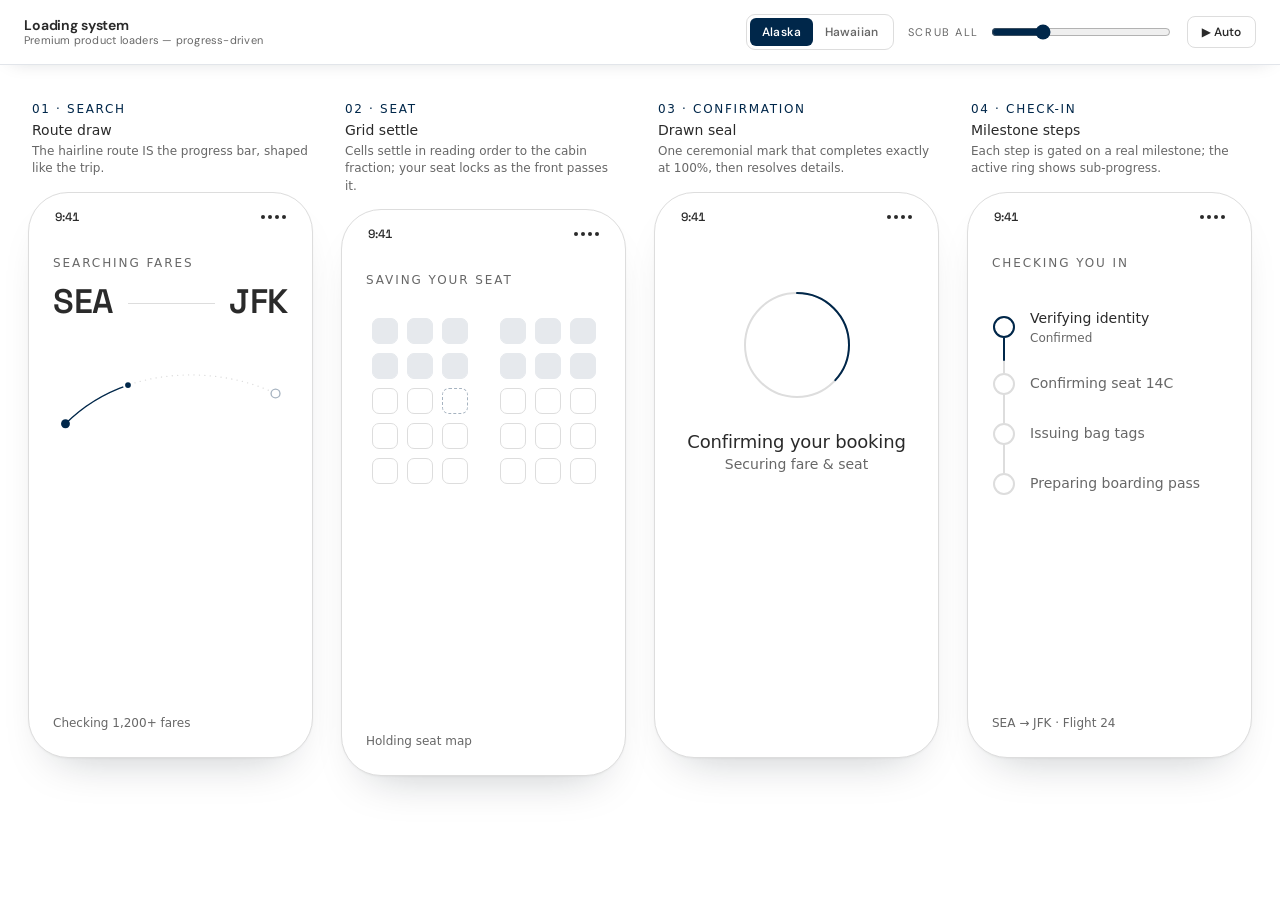
==== premium-loaders.html @ 4df17346 "Confirmation: shrink seal ring expansion to 1.15x so its pixel bloom matches the small rings Co-Auth" ====
<!doctype html>
<html lang="en">
<head>
<meta charset="utf-8" />
<meta name="viewport" content="width=device-width, initial-scale=1" />
<title>Premium loaders — Alaska / Hawaiian</title>
<style>
@import url('https://fonts.googleapis.com/css2?family=DM+Sans:wght@400;500;600&family=Space+Grotesk:wght@400;500;600;700&display=swap');
/* Auro colour tokens (vendored + pinned), scoped by data-brand */
@import url("./tokens/auro--alaska.css");
@import url("./tokens/auro--hawaiian.css");
@import url("./tokens/auro-type.css");   /* body-* / heading-* classes */
/* ============================================================
   PROGRESS-DRIVEN LOADER SYSTEM
   ------------------------------------------------------------
   The single source of truth for every screen is a number p in
   [0,1] that stands in for a REAL progress signal (fetch/XHR
   progress events, a server-sent milestone stream, etc.).
   Nothing animates on its own clock: every drawn line, checked
   step, revealed field and grid cell is a pure function of p.
   The rAF loop below only ADVANCES p (simulating the network);
   render*() functions never invent motion of their own.
   ============================================================ */

:root{
  /* colours sourced from Auro tokens (surface-inverse resolves per data-brand);
     brand tints derived from surface-inverse; fonts kept local */
  --accent:var(--ds-basic-color-surface-inverse,#00274a);
  --accent-tint:color-mix(in srgb,var(--ds-basic-color-surface-inverse,#00274a) 10%,var(--ds-basic-color-surface-default,#fff));
  --accent-soft:color-mix(in srgb,var(--ds-basic-color-surface-inverse,#00274a) 35%,var(--ds-basic-color-surface-default,#fff));
  --on-accent:var(--ds-basic-color-texticon-inverse,#fff);

  --ink:var(--ds-basic-color-texticon-default,#2a2a2a);
  --ink-2:var(--ds-basic-color-texticon-muted,#676767);
  --ink-3:var(--ds-basic-color-texticon-muted,#676767);
  --line:var(--ds-basic-color-border-subtle,#ddd);
  --line-2:var(--ds-basic-color-border-subtle,#ddd);
  --surface:var(--ds-basic-color-surface-default,#fff);
  --bg:var(--ds-basic-color-page-background-default,#fff);

  --ease:cubic-bezier(.22,1,.36,1);
  --ease-out:cubic-bezier(.16,1,.3,1);
  --font:"DM Sans",system-ui,-apple-system,"Segoe UI",Roboto,sans-serif;
  --font-display:"Space Grotesk",system-ui,sans-serif;  /* numerics & station codes carry the identity */
}

*{box-sizing:border-box}
html,body{margin:0}
body{
  font-family:var(--font);
  background:var(--bg);
  color:var(--ink);
  -webkit-font-smoothing:antialiased;
  text-rendering:optimizeLegibility;
}
.tnum{font-family:var(--font-display);font-variant-numeric:tabular-nums;font-feature-settings:"tnum" 1}

/* ---------- page chrome ---------- */
.top{
  position:sticky;top:0;z-index:10;
  display:flex;align-items:center;gap:16px;flex-wrap:wrap;
  padding:14px 24px;
  background:#fff;border-bottom:1px solid #e2e5ea;
  box-shadow:0 6px 20px -12px rgba(11,22,32,.22);
}
.brandmark{display:flex;flex-direction:column;line-height:1.1}
.brandmark b{font-size:14px;font-weight:650;letter-spacing:-.01em}
.brandmark span{font-size:11px;color:var(--ink-2);letter-spacing:.02em}

.controls{display:flex;align-items:center;gap:14px;margin-left:auto;flex-wrap:wrap}
.seg{display:inline-flex;background:var(--surface);border:1px solid var(--line);border-radius:9px;padding:3px}
.seg button{
  font:inherit;font-size:12px;font-weight:550;letter-spacing:.01em;
  border:0;background:transparent;color:var(--ink-2);
  padding:6px 12px;border-radius:6px;cursor:pointer;transition:.18s var(--ease);
}
.seg button[aria-pressed="true"]{background:var(--accent);color:var(--on-accent)}

.scrub{display:flex;align-items:center;gap:10px}
.scrub label{font-size:11px;letter-spacing:.14em;text-transform:uppercase;color:var(--ink-3)}
.scrub input[type=range]{width:180px;accent-color:var(--accent)}
.btn{
  font:inherit;font-size:12px;font-weight:550;
  border:1px solid var(--line);background:var(--surface);color:var(--ink);
  padding:7px 14px;border-radius:8px;cursor:pointer;transition:.18s var(--ease);
}
.btn:hover{border-color:var(--accent-soft)}
.btn:focus-visible,.seg button:focus-visible,input:focus-visible{
  outline:2px solid var(--accent);outline-offset:2px;
}

/* ---------- grid of phones ---------- */
.stage{
  display:grid;gap:34px 28px;
  grid-template-columns:repeat(4,minmax(0,1fr));
  max-width:1420px;margin:0 auto;padding:36px 28px 80px;
}
@media(max-width:1180px){.stage{grid-template-columns:repeat(2,1fr)}}
@media(max-width:620px){.stage{grid-template-columns:1fr;justify-items:center}}

.cell{display:flex;flex-direction:column;gap:14px;min-width:0}
.cap{display:flex;flex-direction:column;gap:3px;padding:0 4px}
.cap .k{letter-spacing:.14em;text-transform:uppercase;color:var(--accent)}  /* size/weight → .body-xs-emphasized */
.cap .d{color:var(--ink-2);line-height:1.45}                                /* size → .body-xs */

/* ---------- phone frame ---------- */
.phone{
  width:100%;max-width:312px;aspect-ratio:312/620;align-self:center;
  background:var(--surface);
  border:1px solid var(--line);
  border-radius:40px;
  box-shadow:0 1px 2px rgba(11,22,32,.04),0 24px 48px -28px rgba(11,22,32,.28);
  overflow:hidden;display:flex;flex-direction:column;
}
.screen{flex:1;display:flex;flex-direction:column;padding:0 24px 26px;min-height:0}

/* status bar */
.sb{display:flex;align-items:center;justify-content:space-between;padding:16px 2px 0;color:var(--ink)}
.sb .sig{display:flex;gap:3px}
.sb .sig i{width:4px;height:4px;border-radius:50%;background:var(--ink);display:block}

.ey{letter-spacing:.16em;text-transform:uppercase;color:var(--ink-2)}  /* size/weight → .body-xs-emphasized */
.foot-pct{margin-top:auto;display:flex;align-items:baseline;justify-content:space-between}
.foot-pct .note{color:var(--ink-2)}                                    /* size → .body-xs */

/* reduced-motion: kill all decorative transitions, keep end-state */
@media (prefers-reduced-motion: reduce){
  *{transition:none!important;animation:none!important}
}

/* ============================================================
   1 · SEARCH — route draw
   ============================================================ */
.s-head{margin-top:30px}
.s-route{
  display:flex;align-items:baseline;gap:14px;margin-top:14px;
  font-family:var(--font-display);font-weight:600;letter-spacing:-.02em;
}
.s-route .code{font-size:34px;line-height:1}
.s-route .arrow{flex:1;height:1px;background:var(--line);position:relative;top:-9px}
.s-svg{margin-top:30px;width:100%}
.s-svg .track{fill:none;stroke:var(--line);stroke-width:1.5;stroke-dasharray:.1 6;stroke-linecap:round}  /* dotted flight-path guide */
.s-svg .draw{fill:none;stroke:var(--accent);stroke-width:1.5;stroke-linecap:round}
.s-svg .o{fill:var(--accent)}
.s-svg .d{fill:var(--surface);stroke:var(--accent-soft);stroke-width:1.5;transition:fill .25s var(--ease),stroke .25s var(--ease)}
.s-svg.done .d{fill:var(--accent);stroke:var(--accent)}
/* arrival ring — same soft treatment as the seat lock / seal bloom */
.s-svg .s-ping{fill:none;stroke:var(--accent);stroke-width:1.5;opacity:0;transform-box:fill-box;transform-origin:center;pointer-events:none}
.s-svg.done .s-ping{animation:sping .55s var(--ease-out) both}
@keyframes sping{0%{opacity:.3;transform:scale(1)}100%{opacity:0;transform:scale(1.5)}}
.s-svg .node{fill:var(--accent);stroke:var(--surface);stroke-width:2.5}

/* ============================================================
   2 · CHECK-IN — sequential steps
   ============================================================ */
.c-head{margin-top:30px}
.c-list{margin-top:24px;display:flex;flex-direction:column;position:relative}
.c-spine{position:absolute;left:11px;top:25px;bottom:25px;width:2px;background:var(--line-2);border-radius:2px;overflow:hidden}
.c-spine i{position:absolute;inset:0 0 auto 0;height:0;background:var(--accent);border-radius:2px;transition:height .45s var(--ease)}
.c-step{display:flex;align-items:center;gap:14px;padding:13px 0;position:relative;z-index:1}
.c-ind{width:24px;height:24px;flex:none;position:relative}
.c-ind .bg{fill:var(--surface)}
.c-ind .ring{fill:none;stroke:var(--line);stroke-width:2}
.c-ind .arc{fill:none;stroke:var(--accent);stroke-width:2;stroke-linecap:round;
  transform:rotate(-90deg);transform-origin:center;opacity:0}
.c-ind .disc{fill:var(--accent);opacity:0;transform:scale(.4);transform-origin:center;transition:.26s var(--ease)}
.c-ind .tick{fill:none;stroke:var(--on-accent);stroke-width:2.2;stroke-linecap:round;stroke-linejoin:round;opacity:0}
.c-step.active .arc{opacity:1}
.c-step.done .disc{opacity:1;transform:scale(1)}
.c-step.done .tick{opacity:1}
.c-step.done .ring{opacity:0}
.c-lab{display:flex;flex-direction:column;gap:2px;min-width:0}
.c-lab b{color:var(--ink-3);transition:color .25s var(--ease)}                          /* size/weight → .body-sm-emphasized */
.c-lab span{color:var(--ink-3);opacity:0;height:0;transition:opacity .25s var(--ease)}  /* size → .body-xs */
.c-step.active .c-lab b,.c-step.done .c-lab b{color:var(--ink)}
.c-step.active .c-lab span,.c-step.done .c-lab span{opacity:1;height:auto}

/* ============================================================
   3 · CONFIRMATION — drawn seal
   ============================================================ */
.f-screen{align-items:center;text-align:center}
.f-seal{margin:auto 0;display:flex;flex-direction:column;align-items:center;gap:26px}
.f-mark{position:relative;display:grid;place-items:center}
/* stamp-press: the seal presses in and settles once the ring closes */
.f-screen.done .f-svg{animation:stamp .5s var(--ease) both}
@keyframes stamp{0%{transform:scale(1)}42%{transform:scale(.93)}100%{transform:scale(1)}}
/* shadow bloom / impact wave radiating from the seal */
.f-ping{position:absolute;width:104px;height:104px;border-radius:50%;border:1.5px solid var(--accent);opacity:0;pointer-events:none}
.f-screen.done .f-ping{animation:ping .58s var(--ease-out) .04s both}
@keyframes ping{0%{opacity:.3;transform:scale(1)}100%{opacity:0;transform:scale(1.15)}}  /* smaller factor — the seal ring is large, so this matches the others' pixel bloom */
.f-svg .track{fill:none;stroke:var(--line);stroke-width:2}
.f-svg .ringdraw{fill:none;stroke:var(--accent);stroke-width:2;stroke-linecap:round;
  transform:rotate(-90deg);transform-origin:center}
.f-svg .check{fill:none;stroke:var(--accent);stroke-width:3;stroke-linecap:round;stroke-linejoin:round;
  transition:stroke-dashoffset .55s var(--ease) .14s}
.f-txt b{letter-spacing:-.01em;display:block}   /* family/size/weight → .heading-2xs */
.f-txt .sub{color:var(--ink-2);margin-top:6px}  /* size → .body-sm */
.f-reveal{margin:auto 0 6px;width:100%;
  opacity:0;transform:translateY(8px);transition:.4s var(--ease-out);pointer-events:none}
.f-screen.done .f-reveal{opacity:1;transform:none}
.f-row{display:flex;justify-content:space-between;padding:11px 0;border-top:1px solid var(--line-2)}  /* size → .body-sm */
.f-row span:first-child{color:var(--ink-2)}
.f-row span:last-child{font-weight:560}

/* ============================================================
   4 · SEAT — grid settle
   ============================================================ */
.t-head{margin-top:30px}
.t-grid-wrap{margin:30px auto 0;display:flex;justify-content:center}
.t-grid{display:grid;grid-template-columns:repeat(3,1fr) 14px repeat(3,1fr);gap:9px}
.t-seat{width:26px;height:26px;border-radius:7px;background:var(--surface);border:1.5px solid var(--line-2);position:relative;
  transition:background .22s var(--ease),border-color .22s var(--ease),transform .22s var(--ease)}
.t-aisle{width:14px}
/* each cell springs in as the cabin sweep reaches it */
.t-seat.settled{background:var(--accent-tint);border-color:var(--accent-tint);animation:seatpop .34s var(--ease) both}
@keyframes seatpop{0%{transform:scale(.5)}62%{transform:scale(1.08)}100%{transform:scale(1)}}
.t-seat.chosen{border-color:var(--accent-soft);border-style:dashed}
.t-seat.chosen::after{content:"";position:absolute;inset:-1px;border-radius:9px;border:1.5px solid var(--accent);opacity:0;pointer-events:none}
.t-seat.locked{background:var(--accent);border-color:var(--accent);border-style:solid;
  box-shadow:0 6px 14px -6px color-mix(in srgb,var(--accent) 60%,transparent)}
/* lock ceremony: a subtle ring pings out from the chosen seat */
.t-seat.locked::after{animation:seatping .55s var(--ease-out) both}
@keyframes seatping{0%{opacity:.3;transform:scale(1)}100%{opacity:0;transform:scale(1.5)}}
.t-reveal{margin-top:26px;text-align:center;opacity:0;transform:translateY(6px);transition:.32s var(--ease-out)}
.t-screen.done .t-reveal{opacity:1;transform:none}
.t-reveal span{display:block;color:var(--ink-2);margin-top:3px;letter-spacing:.02em}  /* b → .body-default-emphasized; span → .body-xs */
</style>
</head>
<body>

<header class="top">
  <div class="brandmark">
    <b>Loading system</b>
    <span>Premium product loaders — progress-driven</span>
  </div>
  <div class="controls">
    <div class="seg" role="group" aria-label="Brand">
      <button id="bAla" aria-pressed="true">Alaska</button>
      <button id="bHaw" aria-pressed="false">Hawaiian</button>
    </div>
    <div class="scrub">
      <label for="master">Scrub all</label>
      <input id="master" type="range" min="0" max="100" value="0" aria-label="Master progress" />
    </div>
    <button class="btn" id="play">▶ Auto</button>
  </div>
</header>

<main class="stage">

  <!-- 1 · SEARCH -->
  <section class="cell">
    <div class="cap">
      <span class="k body-xs-emphasized">01 · Search</span>
      <span class="t body-sm-emphasized">Route draw</span>
      <span class="d body-xs">The hairline route IS the progress bar, shaped like the trip.</span>
    </div>
    <div class="phone"><div class="screen" id="sScreen" role="progressbar" aria-valuemin="0" aria-valuemax="100" aria-valuenow="0" aria-label="Searching flights SEA to JFK">
      <div class="sb"><span class="time tnum body-xs-emphasized">9:41</span><span class="sig"><i></i><i></i><i></i><i></i></span></div>
      <div class="s-head">
        <div class="ey body-xs-emphasized">Searching fares</div>
        <div class="s-route"><span class="code">SEA</span><span class="arrow"></span><span class="code">JFK</span></div>
      </div>
      <svg class="s-svg" id="sSvg" viewBox="0 0 264 110" aria-hidden="true">
        <path class="track" id="sTrack" d="M14 84 C 80 18, 184 18, 250 50"/>
        <path class="draw"  id="sDraw"  d="M14 84 C 80 18, 184 18, 250 50"/>
        <circle class="o" cx="14" cy="84" r="5"/>
        <circle class="d" id="sDest" cx="250" cy="50" r="5"/>
        <circle class="s-ping" cx="250" cy="50" r="7" fill="none"/>
        <circle class="node" id="sNode" cx="14" cy="84" r="4.5"/>
      </svg>
      <div class="foot-pct">
        <span class="note body-xs" id="sNote">Checking 1,200+ fares</span>
      </div>
    </div></div>
  </section>

  <!-- 2 · SEAT -->
  <section class="cell">
    <div class="cap">
      <span class="k body-xs-emphasized">02 · Seat</span>
      <span class="t body-sm-emphasized">Grid settle</span>
      <span class="d body-xs">Cells settle in reading order to the cabin fraction; your seat locks as the front passes it.</span>
    </div>
    <div class="phone"><div class="screen t-screen" id="tScreen" role="progressbar" aria-valuemin="0" aria-valuemax="100" aria-valuenow="0" aria-label="Saving your seat 14C">
      <div class="sb"><span class="time tnum body-xs-emphasized">9:41</span><span class="sig"><i></i><i></i><i></i><i></i></span></div>
      <div class="t-head"><div class="ey body-xs-emphasized">Saving your seat</div></div>
      <div class="t-grid-wrap"><div class="t-grid" id="tGrid"></div></div>
      <div class="t-reveal"><b class="tnum body-default-emphasized">Seat 14C</b><span class="body-xs">SEA → JFK · Main Cabin</span></div>
      <div class="foot-pct" style="margin-top:auto">
        <span class="note body-xs" id="tNote">Holding seat map</span>
      </div>
    </div></div>
  </section>

  <!-- 3 · CONFIRMATION -->
  <section class="cell">
    <div class="cap">
      <span class="k body-xs-emphasized">03 · Confirmation</span>
      <span class="t body-sm-emphasized">Drawn seal</span>
      <span class="d body-xs">One ceremonial mark that completes exactly at 100%, then resolves details.</span>
    </div>
    <div class="phone"><div class="screen f-screen" id="fScreen" role="progressbar" aria-valuemin="0" aria-valuemax="100" aria-valuenow="0" aria-label="Confirming your booking">
      <div class="sb" style="width:100%"><span class="time tnum body-xs-emphasized">9:41</span><span class="sig"><i></i><i></i><i></i><i></i></span></div>
      <div class="f-seal">
        <div class="f-mark">
          <svg class="f-svg" width="118" height="118" viewBox="0 0 118 118" aria-hidden="true">
            <circle class="track" cx="59" cy="59" r="52"/>
            <circle class="ringdraw" id="fRing" cx="59" cy="59" r="52"/>
            <path class="check" id="fCheck" d="M38 60 L53 75 L82 44"/>
          </svg>
          <span class="f-ping" aria-hidden="true"></span>
        </div>
        <div class="f-txt"><b id="fTitle" class="heading-2xs">Confirming your booking</b><span class="sub body-sm" id="fSub">Securing fare &amp; seat</span></div>
      </div>
      <div class="f-reveal">
        <div class="f-row body-sm"><span>Route</span><span>SEA → JFK</span></div>
        <div class="f-row body-sm"><span>Date</span><span>Aug 14, 2026</span></div>
        <div class="f-row body-sm"><span>Confirmation</span><span class="tnum" id="fCode">HKZ8ZQ</span></div>
      </div>
    </div></div>
  </section>

  <!-- 4 · CHECK-IN -->
  <section class="cell">
    <div class="cap">
      <span class="k body-xs-emphasized">04 · Check-in</span>
      <span class="t body-sm-emphasized">Milestone steps</span>
      <span class="d body-xs">Each step is gated on a real milestone; the active ring shows sub-progress.</span>
    </div>
    <div class="phone"><div class="screen" id="cScreen" role="progressbar" aria-valuemin="0" aria-valuemax="100" aria-valuenow="0" aria-label="Checking you in">
      <div class="sb"><span class="time tnum body-xs-emphasized">9:41</span><span class="sig"><i></i><i></i><i></i><i></i></span></div>
      <div class="c-head"><div class="ey body-xs-emphasized">Checking you in</div></div>
      <div class="c-list" id="cList"></div>
      <div class="foot-pct">
        <span class="note body-xs">SEA → JFK · Flight 24</span>
      </div>
    </div></div>
  </section>

</main>

<script>
const RM = window.matchMedia('(prefers-reduced-motion: reduce)').matches;

/* ---------- build dynamic DOM ---------- */
const STEPS = [
  ['Verifying identity','Confirmed'],
  ['Confirming seat 14C','Locked'],
  ['Issuing bag tags','2 tags ready'],
  ['Preparing boarding pass','Group C']
];
const cList = document.getElementById('cList');
STEPS.forEach(([t,s])=>{
  const el=document.createElement('div'); el.className='c-step';
  el.innerHTML=`<svg class="c-ind" viewBox="0 0 24 24">
      <circle class="bg"   cx="12" cy="12" r="11"/>
      <circle class="ring" cx="12" cy="12" r="10"/>
      <circle class="arc"  cx="12" cy="12" r="10"/>
      <circle class="disc" cx="12" cy="12" r="11"/>
      <path class="tick" d="M7.5 12.3 L10.6 15.4 L16.5 9"/>
    </svg>
    <span class="c-lab"><b class="body-sm-emphasized">${t}</b><span class="body-xs">${s}</span></span>`;
  cList.appendChild(el);
});
cList.insertAdjacentHTML('afterbegin','<div class="c-spine"><i id="cSpineFill"></i></div>');
const cSteps=[...document.querySelectorAll('.c-step')];
const C_CIRC=2*Math.PI*10;
cSteps.forEach(st=>{const a=st.querySelector('.arc');a.style.strokeDasharray=C_CIRC;});

const SEAT_ROWS=5, SEAT_COLS=6, SEAT_N=SEAT_ROWS*SEAT_COLS;
const CHOSEN=2*SEAT_COLS+2; // row index 2 (14), col index 2 (C)
const tGrid=document.getElementById('tGrid'); const seats=[];
for(let i=0;i<SEAT_N;i++){
  const c=i%SEAT_COLS;
  const s=document.createElement('div'); s.className='t-seat'+(i===CHOSEN?' chosen':'');
  if(c===3){const a=document.createElement('div');a.className='t-aisle';tGrid.appendChild(a);}
  tGrid.appendChild(s); seats.push(s);
}
// settle order: front → back with a slight diagonal lean (a cabin sweep, not raster)
const orderPos=new Array(SEAT_N);
[...Array(SEAT_N).keys()]
  .sort((a,b)=>((a/SEAT_COLS|0)+ (a%SEAT_COLS)*0.14) - ((b/SEAT_COLS|0)+ (b%SEAT_COLS)*0.14))
  .forEach((seatIdx,k)=>orderPos[seatIdx]=k);

/* ---------- progress-bound geometry ---------- */
const sDraw=document.getElementById('sDraw'), sTrack=document.getElementById('sTrack');
const sNode=document.getElementById('sNode'), sSvg=document.getElementById('sSvg');
const S_LEN=sTrack.getTotalLength();
sDraw.style.strokeDasharray=S_LEN;
const sNote=document.getElementById('sNote');
let sCountTimer=null, sCounted=false;
function countUp(){
  clearInterval(sCountTimer);
  if(RM){ sNote.textContent='47 flights found'; return; }
  const target=47, dur=850, start=performance.now();
  sCountTimer=setInterval(()=>{
    const t=Math.min(1,(performance.now()-start)/dur), n=Math.round((1-Math.pow(1-t,3))*target);
    sNote.textContent=n+' flights found';
    if(t>=1){ clearInterval(sCountTimer); sNote.textContent='47 flights found'; }
  },40);
}

const fRing=document.getElementById('fRing'), fCheck=document.getElementById('fCheck');
const F_RC=2*Math.PI*52, F_CL=fCheck.getTotalLength();
fRing.style.strokeDasharray=F_RC; fCheck.style.strokeDasharray=F_CL;
fCheck.style.strokeDashoffset=F_CL;   // check starts hidden; drawn on completion

/* confirmation code "data-lock": chars settle left-to-right on completion */
const fCode=document.getElementById('fCode');
const F_CODE='HKZ8ZQ', F_CHARS='ABCDEFGHJKLMNPQRSTUVWXYZ0123456789';
let fCodeTimer=null, fLocked=false;
function lockCode(){
  clearInterval(fCodeTimer);
  if(RM){ fCode.textContent=F_CODE; return; }
  const n=F_CODE.length, perChar=95, start=performance.now();
  fCodeTimer=setInterval(()=>{
    const locked=Math.floor((performance.now()-start)/perChar);
    let s=''; for(let i=0;i<n;i++) s+= i<locked ? F_CODE[i] : F_CHARS[Math.floor(Math.random()*F_CHARS.length)];
    fCode.textContent=s;
    if(locked>=n){ clearInterval(fCodeTimer); fCode.textContent=F_CODE; }
  },45);
}

const clamp=(v,a,b)=>Math.max(a,Math.min(b,v));
function easeLoft(p){                 // quick eased draw over the first/last 20% of the arc, slow loft across the middle 60%
  const a=0.20, t=0.10;              // a: arc split (20%); t: time given to each fast end
  const vM=(1-2*a)/(1-2*t);          // loft (slow) speed across the middle 70%
  const f=u=>a*(3*u*u-2*u*u*u)+t*vM*(u*u*u-u*u);   // ease 0→a, velocity 0→vM
  if(p<t)    return f(p/t);          // first 15%: eased-in, quick
  if(p<=1-t) return a+vM*(p-t);      // middle 70%: slow loft
  return 1-f((1-p)/t);               // last 15%: quick, eased-out (mirror)
}

/* ---------- render: pure functions of p ---------- */
function renderSearch(p){
  const e=easeLoft(clamp(p,0,1)), drawLen=S_LEN*e;
  sDraw.style.strokeDashoffset=S_LEN-drawLen;
  const pt=sTrack.getPointAtLength(drawLen);
  sNode.setAttribute('cx',pt.x); sNode.setAttribute('cy',pt.y);
  const done=p>=0.999; sSvg.classList.toggle('done',done);
  if(done && !sCounted){ sCounted=true; countUp(); }               // count 0→47 once
  else if(!done){ if(sCounted){ sCounted=false; clearInterval(sCountTimer); } sNote.textContent='Checking 1,200+ fares'; }
}
function renderCheckin(p){
  cSteps.forEach((st,i)=>{
    const start=i*0.25, sub=clamp((p-start)/0.25,0,1);
    st.classList.toggle('done',sub>=1);
    st.classList.toggle('active',sub>0&&sub<1);
    st.querySelector('.arc').style.strokeDashoffset=C_CIRC*(1-sub);
  });
  document.getElementById('cSpineFill').style.height=clamp(p,0,1)*100+'%';
}
function renderConfirm(p){
  fRing.style.strokeDashoffset=F_RC*(1-p);
  const done=p>=0.999;
  // the check strokes in only after the ring has closed (see .check CSS transition)
  fCheck.style.strokeDashoffset=done?0:F_CL;
  document.getElementById('fScreen').classList.toggle('done',done);
  document.getElementById('fTitle').textContent=done?'Booking confirmed':'Confirming your booking';
  document.getElementById('fSub').textContent=done?'You’re all set':'Securing fare & seat';
  if(done && !fLocked){ fLocked=true; setTimeout(lockCode,180); }        // lock the code once, on completion
  else if(!done && fLocked){ fLocked=false; clearInterval(fCodeTimer); fCode.textContent=F_CODE; }
}
function renderSeat(p){
  const count=Math.floor(clamp(p,0,1)*SEAT_N+1e-9);
  seats.forEach((s,i)=>s.classList.toggle('settled',orderPos[i]<count));
  seats[CHOSEN].classList.toggle('locked',orderPos[CHOSEN]<count);
  const done=p>=0.999;
  document.getElementById('tScreen').classList.toggle('done',done);
  document.getElementById('tNote').textContent=done?'Seat saved':'Holding seat map';
}
function renderAll(s){
  renderSearch(s[0]);renderCheckin(s[1]);renderConfirm(s[2]);renderSeat(s[3]);
  ['sScreen','cScreen','fScreen','tScreen'].forEach((id,i)=>
    document.getElementById(id).setAttribute('aria-valuenow',Math.round(s[i]*100)));
}

/* ---------- driver: advances p only (simulated network) ---------- */
// per-card pacing: total seconds + a couple of realistic stalls
const cards=[
  {p:0,dur:4.6,holds:[]},   // search: smooth, no hard stalls — motion shaped by easeLoft
  {p:0,dur:5.0,holds:[[.50,.7]]},
  {p:0,dur:3.4,holds:[[.70,.4]]},
  {p:0,dur:3.0,holds:[[.40,.4]]},
];
let mode='auto', last=performance.now(), holdT=[0,0,0,0], doneT=[0,0,0,0];

function tick(now){
  const dt=(now-last)/1000; last=now;
  if(mode==='auto'){
    cards.forEach((c,i)=>{
      if(c.p>=1){ doneT[i]+=dt; if(doneT[i]>1.6){c.p=0;doneT[i]=0;holdT[i]=0;} return; }
      const stall=c.holds.find(([at,len])=>c.p>=at && holdT[i]<len);
      if(stall){ holdT[i]+=dt; }
      else { c.p=clamp(c.p+dt/c.dur,0,1); }
    });
    renderAll(cards.map(c=>c.p));
    syncMaster();
  }
  requestAnimationFrame(tick);
}
function syncMaster(){document.getElementById('master').value=Math.round(cards[0].p*100);}

/* ---------- controls ---------- */
const playBtn=document.getElementById('play'), master=document.getElementById('master');
function setMode(m){
  mode=m;
  playBtn.textContent = m==='auto' ? '▶ Auto' : '⏸ Manual';
  if(m==='auto'){last=performance.now();}
}
playBtn.addEventListener('click',()=>setMode(mode==='auto'?'manual':'auto'));
master.addEventListener('input',()=>{
  setMode('manual');
  const v=master.value/100; cards.forEach(c=>c.p=v); renderAll([v,v,v,v]);
});

function setBrand(b){
  document.documentElement.setAttribute('data-brand',b);
  document.getElementById('bAla').setAttribute('aria-pressed',b==='alaska');
  document.getElementById('bHaw').setAttribute('aria-pressed',b==='hawaiian');
}
document.getElementById('bAla').addEventListener('click',()=>setBrand('alaska'));
document.getElementById('bHaw').addEventListener('click',()=>setBrand('hawaiian'));
setBrand('alaska');

/* ---------- reduced motion: static end-state, no loop ---------- */
if(RM){
  setMode('manual'); playBtn.disabled=true;
  const frames=[1,1,1,1];          // resolved frames
  cards.forEach((c,i)=>c.p=frames[i]);
  renderAll(frames); master.value=100;
}else{
  requestAnimationFrame(tick);
}
</script>
</body>
</html>
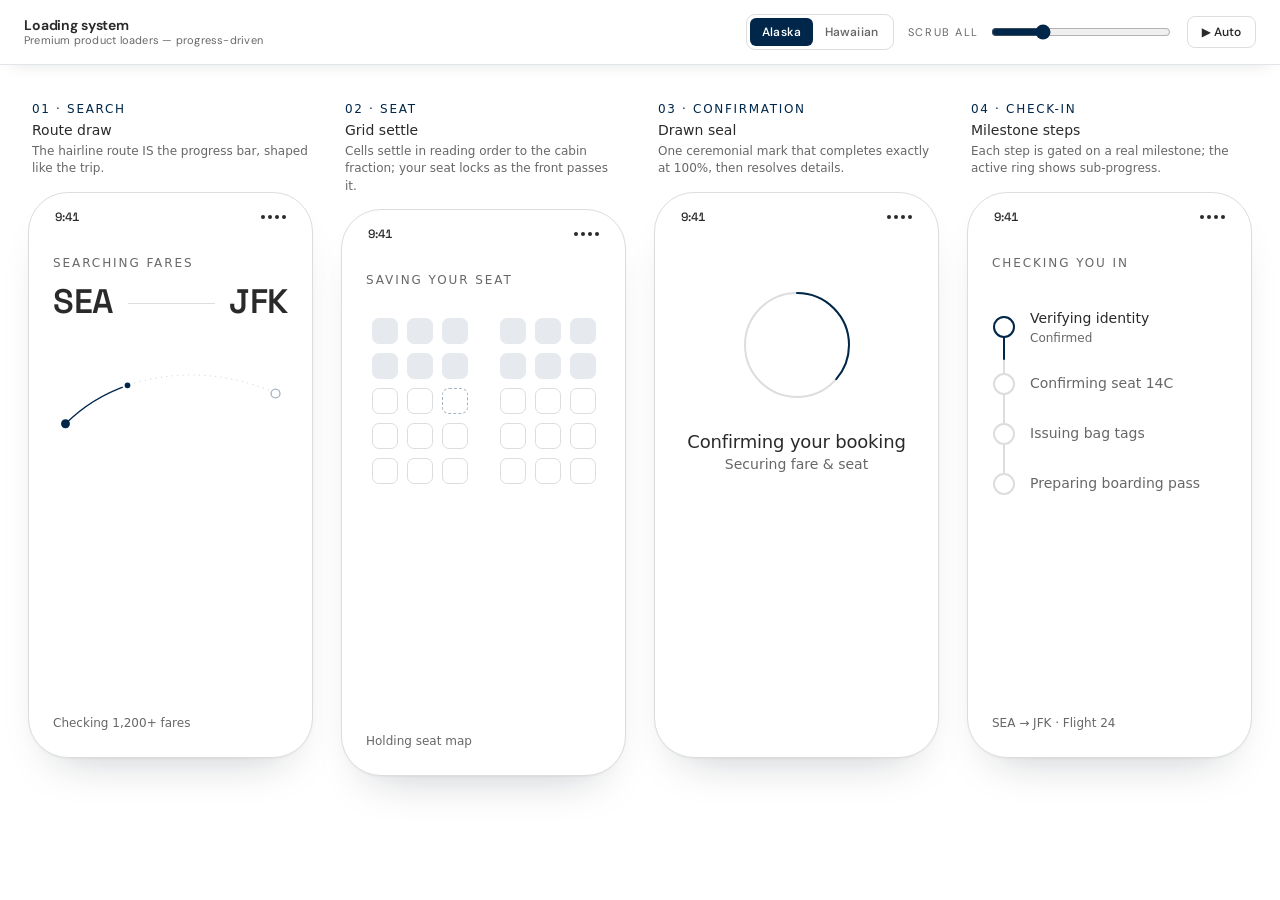
==== commit 9bf4b25c: "Confirmation: soften the stamp-press dip (.93 -> .96) Co-Authored-By: Claude Opus 4.8 <noreply@anthr" ====
--- a/premium-loaders.html
+++ b/premium-loaders.html
@@ -183,7 +183,7 @@
 .f-mark{position:relative;display:grid;place-items:center}
 /* stamp-press: the seal presses in and settles once the ring closes */
 .f-screen.done .f-svg{animation:stamp .5s var(--ease) both}
-@keyframes stamp{0%{transform:scale(1)}42%{transform:scale(.93)}100%{transform:scale(1)}}
+@keyframes stamp{0%{transform:scale(1)}42%{transform:scale(.96)}100%{transform:scale(1)}}
 /* shadow bloom / impact wave radiating from the seal */
 .f-ping{position:absolute;width:104px;height:104px;border-radius:50%;border:1.5px solid var(--accent);opacity:0;pointer-events:none}
 .f-screen.done .f-ping{animation:ping .58s var(--ease-out) .04s both}
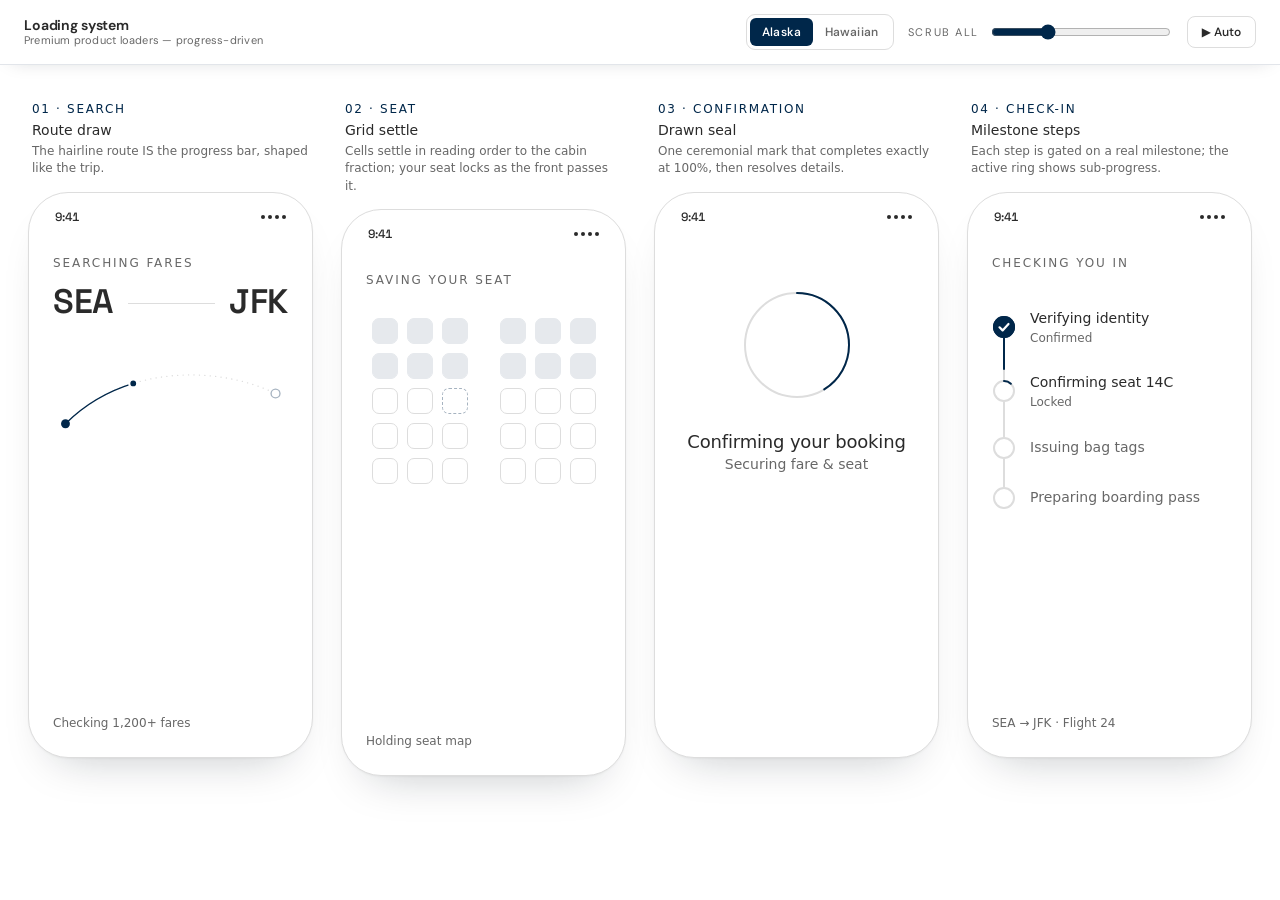
==== commit 6b48bbe2: "Confirmation: stamp-press dip to 2% (.96 -> .98) Co-Authored-By: Claude Opus 4.8 <noreply@anthropic." ====
--- a/premium-loaders.html
+++ b/premium-loaders.html
@@ -183,7 +183,7 @@
 .f-mark{position:relative;display:grid;place-items:center}
 /* stamp-press: the seal presses in and settles once the ring closes */
 .f-screen.done .f-svg{animation:stamp .5s var(--ease) both}
-@keyframes stamp{0%{transform:scale(1)}42%{transform:scale(.96)}100%{transform:scale(1)}}
+@keyframes stamp{0%{transform:scale(1)}42%{transform:scale(.98)}100%{transform:scale(1)}}
 /* shadow bloom / impact wave radiating from the seal */
 .f-ping{position:absolute;width:104px;height:104px;border-radius:50%;border:1.5px solid var(--accent);opacity:0;pointer-events:none}
 .f-screen.done .f-ping{animation:ping .58s var(--ease-out) .04s both}
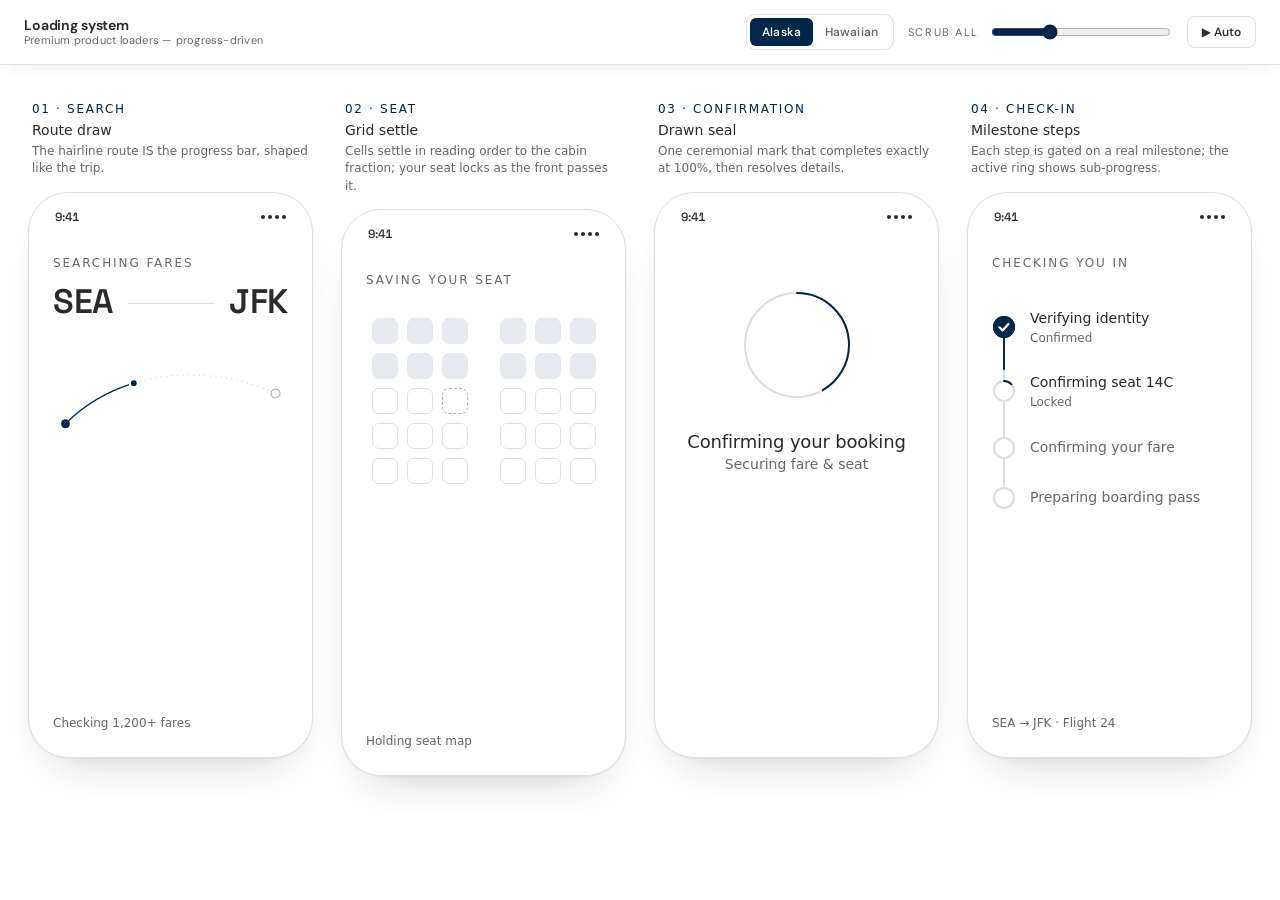
==== commit 7661fe9d: "Check-in: replace airport-only 'bag tags' step with 'Confirming your fare / Main Cabin' Co-Authored-" ====
--- a/premium-loaders.html
+++ b/premium-loaders.html
@@ -347,7 +347,7 @@
 const STEPS = [
   ['Verifying identity','Confirmed'],
   ['Confirming seat 14C','Locked'],
-  ['Issuing bag tags','2 tags ready'],
+  ['Confirming your fare','Main Cabin'],
   ['Preparing boarding pass','Group C']
 ];
 const cList = document.getElementById('cList');
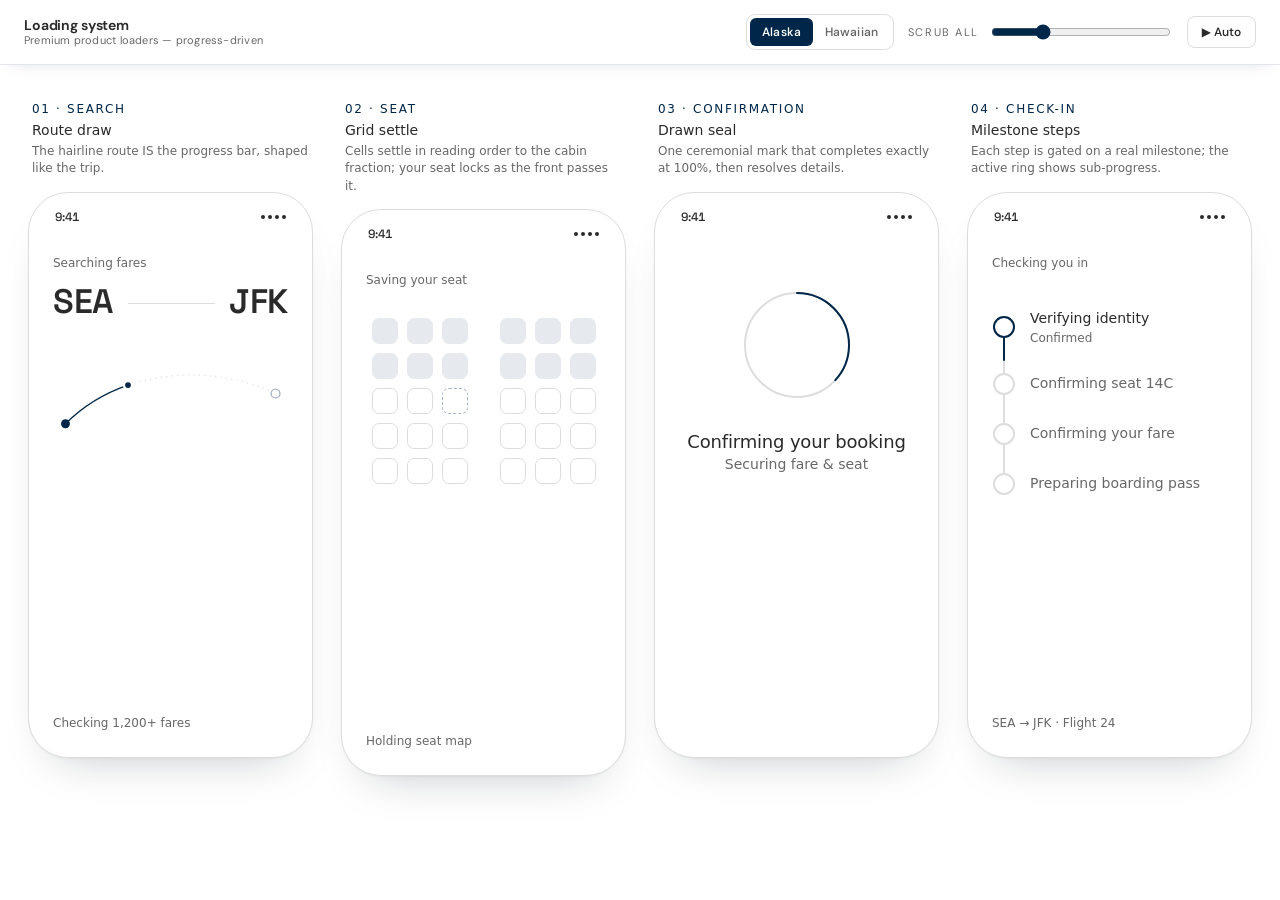
==== commit 3c1f8517: "Headings: sentence case for the in-phone eyebrows on Search, Seat, Check-in Co-Authored-By: Claude O" ====
--- a/premium-loaders.html
+++ b/premium-loaders.html
@@ -119,7 +119,7 @@
 .sb .sig{display:flex;gap:3px}
 .sb .sig i{width:4px;height:4px;border-radius:50%;background:var(--ink);display:block}
 
-.ey{letter-spacing:.16em;text-transform:uppercase;color:var(--ink-2)}  /* size/weight → .body-xs-emphasized */
+.ey{color:var(--ink-2)}  /* sentence case; size/weight → .body-xs-emphasized */
 .foot-pct{margin-top:auto;display:flex;align-items:baseline;justify-content:space-between}
 .foot-pct .note{color:var(--ink-2)}                                    /* size → .body-xs */
 
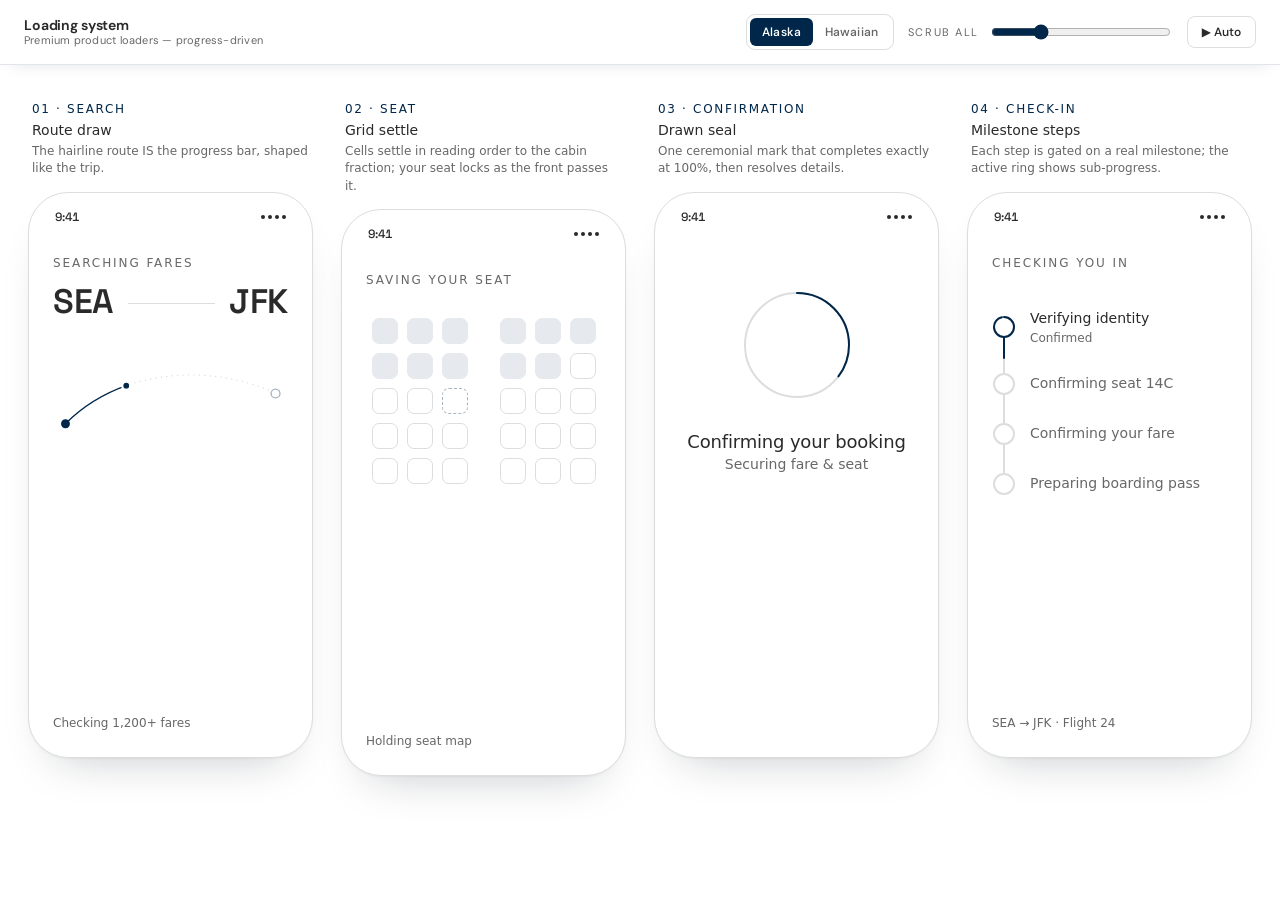
==== commit 484e649f: "Revert eyebrow headings to uppercase (looked better capitalized) Co-Authored-By: Claude Opus 4.8 <no" ====
--- a/premium-loaders.html
+++ b/premium-loaders.html
@@ -119,7 +119,7 @@
 .sb .sig{display:flex;gap:3px}
 .sb .sig i{width:4px;height:4px;border-radius:50%;background:var(--ink);display:block}
 
-.ey{color:var(--ink-2)}  /* sentence case; size/weight → .body-xs-emphasized */
+.ey{letter-spacing:.16em;text-transform:uppercase;color:var(--ink-2)}  /* size/weight → .body-xs-emphasized */
 .foot-pct{margin-top:auto;display:flex;align-items:baseline;justify-content:space-between}
 .foot-pct .note{color:var(--ink-2)}                                    /* size → .body-xs */
 
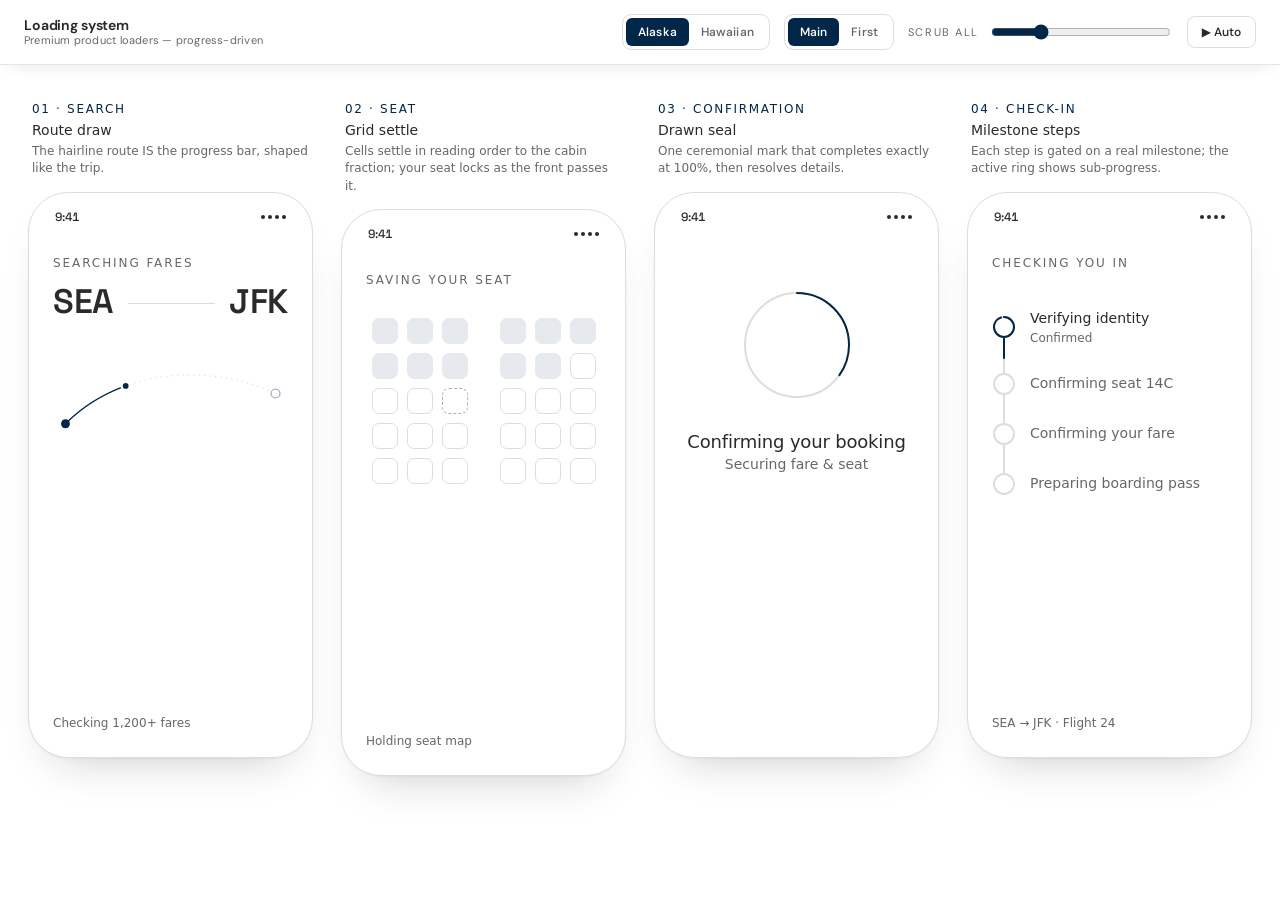
==== commit 5bcb33d2: "Seat: add First Class cabin variant (fewer, larger seats) + Main/First toggle Co-Authored-By: Claude" ====
--- a/premium-loaders.html
+++ b/premium-loaders.html
@@ -208,14 +208,14 @@
 .t-head{margin-top:30px}
 .t-grid-wrap{margin:30px auto 0;display:flex;justify-content:center}
 .t-grid{display:grid;grid-template-columns:repeat(3,1fr) 14px repeat(3,1fr);gap:9px}
-.t-seat{width:26px;height:26px;border-radius:7px;background:var(--surface);border:1.5px solid var(--line-2);position:relative;
+.t-seat{width:var(--seat,26px);height:var(--seat,26px);border-radius:var(--seat-r,7px);background:var(--surface);border:1.5px solid var(--line-2);position:relative;
   transition:background .22s var(--ease),border-color .22s var(--ease),transform .22s var(--ease)}
 .t-aisle{width:14px}
 /* each cell springs in as the cabin sweep reaches it */
 .t-seat.settled{background:var(--accent-tint);border-color:var(--accent-tint);animation:seatpop .34s var(--ease) both}
 @keyframes seatpop{0%{transform:scale(.5)}62%{transform:scale(1.08)}100%{transform:scale(1)}}
 .t-seat.chosen{border-color:var(--accent-soft);border-style:dashed}
-.t-seat.chosen::after{content:"";position:absolute;inset:-1px;border-radius:9px;border:1.5px solid var(--accent);opacity:0;pointer-events:none}
+.t-seat.chosen::after{content:"";position:absolute;inset:-1px;border-radius:calc(var(--seat-r,7px) + 1px);border:1.5px solid var(--accent);opacity:0;pointer-events:none}
 .t-seat.locked{background:var(--accent);border-color:var(--accent);border-style:solid;
   box-shadow:0 6px 14px -6px color-mix(in srgb,var(--accent) 60%,transparent)}
 /* lock ceremony: a subtle ring pings out from the chosen seat */
@@ -237,6 +237,10 @@
     <div class="seg" role="group" aria-label="Brand">
       <button id="bAla" aria-pressed="true">Alaska</button>
       <button id="bHaw" aria-pressed="false">Hawaiian</button>
+    </div>
+    <div class="seg" role="group" aria-label="Cabin">
+      <button id="cMain" aria-pressed="true">Main</button>
+      <button id="cFirst" aria-pressed="false">First</button>
     </div>
     <div class="scrub">
       <label for="master">Scrub all</label>
@@ -286,7 +290,7 @@
       <div class="sb"><span class="time tnum body-xs-emphasized">9:41</span><span class="sig"><i></i><i></i><i></i><i></i></span></div>
       <div class="t-head"><div class="ey body-xs-emphasized">Saving your seat</div></div>
       <div class="t-grid-wrap"><div class="t-grid" id="tGrid"></div></div>
-      <div class="t-reveal"><b class="tnum body-default-emphasized">Seat 14C</b><span class="body-xs">SEA → JFK · Main Cabin</span></div>
+      <div class="t-reveal"><b class="tnum body-default-emphasized" id="tSeatLabel">Seat 14C</b><span class="body-xs" id="tSeatSub">SEA → JFK · Main Cabin</span></div>
       <div class="foot-pct" style="margin-top:auto">
         <span class="note body-xs" id="tNote">Holding seat map</span>
       </div>
@@ -368,20 +372,37 @@
 const C_CIRC=2*Math.PI*10;
 cSteps.forEach(st=>{const a=st.querySelector('.arc');a.style.strokeDasharray=C_CIRC;});
 
-const SEAT_ROWS=5, SEAT_COLS=6, SEAT_N=SEAT_ROWS*SEAT_COLS;
-const CHOSEN=2*SEAT_COLS+2; // row index 2 (14), col index 2 (C)
-const tGrid=document.getElementById('tGrid'); const seats=[];
-for(let i=0;i<SEAT_N;i++){
-  const c=i%SEAT_COLS;
-  const s=document.createElement('div'); s.className='t-seat'+(i===CHOSEN?' chosen':'');
-  if(c===3){const a=document.createElement('div');a.className='t-aisle';tGrid.appendChild(a);}
-  tGrid.appendChild(s); seats.push(s);
-}
-// settle order: front → back with a slight diagonal lean (a cabin sweep, not raster)
-const orderPos=new Array(SEAT_N);
-[...Array(SEAT_N).keys()]
-  .sort((a,b)=>((a/SEAT_COLS|0)+ (a%SEAT_COLS)*0.14) - ((b/SEAT_COLS|0)+ (b%SEAT_COLS)*0.14))
-  .forEach((seatIdx,k)=>orderPos[seatIdx]=k);
+const tGrid=document.getElementById('tGrid');
+// two cabin forms — same colour, different scale & count
+const CABIN={
+  main:  {rows:5,cols:6,aisle:3,aisleW:14,seat:26,radius:7, gap:9,  chosen:14,label:'14C',klass:'Main Cabin'},
+  first: {rows:4,cols:4,aisle:2,aisleW:26,seat:42,radius:12,gap:12, chosen:4, label:'2A', klass:'First Class'}
+};
+let SEAT_ROWS,SEAT_COLS,SEAT_N,CHOSEN,seats,orderPos;
+function buildSeats(cabin){
+  const cfg=CABIN[cabin];
+  SEAT_ROWS=cfg.rows; SEAT_COLS=cfg.cols; SEAT_N=SEAT_ROWS*SEAT_COLS; CHOSEN=cfg.chosen;
+  tGrid.innerHTML='';
+  tGrid.style.gridTemplateColumns=`repeat(${cfg.aisle},1fr) ${cfg.aisleW}px repeat(${SEAT_COLS-cfg.aisle},1fr)`;
+  tGrid.style.gap=cfg.gap+'px';
+  tGrid.style.setProperty('--seat',cfg.seat+'px');
+  tGrid.style.setProperty('--seat-r',cfg.radius+'px');
+  seats=[];
+  for(let i=0;i<SEAT_N;i++){
+    const c=i%SEAT_COLS;
+    if(c===cfg.aisle){const a=document.createElement('div');a.className='t-aisle';tGrid.appendChild(a);}
+    const s=document.createElement('div'); s.className='t-seat'+(i===CHOSEN?' chosen':'');
+    tGrid.appendChild(s); seats.push(s);
+  }
+  // settle order: front → back with a slight diagonal lean (a cabin sweep, not raster)
+  orderPos=new Array(SEAT_N);
+  [...Array(SEAT_N).keys()]
+    .sort((a,b)=>((a/SEAT_COLS|0)+ (a%SEAT_COLS)*0.14) - ((b/SEAT_COLS|0)+ (b%SEAT_COLS)*0.14))
+    .forEach((seatIdx,k)=>orderPos[seatIdx]=k);
+  document.getElementById('tSeatLabel').textContent='Seat '+cfg.label;
+  document.getElementById('tSeatSub').textContent='SEA → JFK · '+cfg.klass;
+}
+buildSeats('main');
 
 /* ---------- progress-bound geometry ---------- */
 const sDraw=document.getElementById('sDraw'), sTrack=document.getElementById('sTrack');
@@ -524,6 +545,15 @@
 document.getElementById('bHaw').addEventListener('click',()=>setBrand('hawaiian'));
 setBrand('alaska');
 
+function setCabin(cabin){
+  buildSeats(cabin);
+  document.getElementById('cMain').setAttribute('aria-pressed',cabin==='main');
+  document.getElementById('cFirst').setAttribute('aria-pressed',cabin==='first');
+  renderSeat(cards[3].p);   // re-render the seat card at its current progress
+}
+document.getElementById('cMain').addEventListener('click',()=>setCabin('main'));
+document.getElementById('cFirst').addEventListener('click',()=>setCabin('first'));
+
 /* ---------- reduced motion: static end-state, no loop ---------- */
 if(RM){
   setMode('manual'); playBtn.disabled=true;
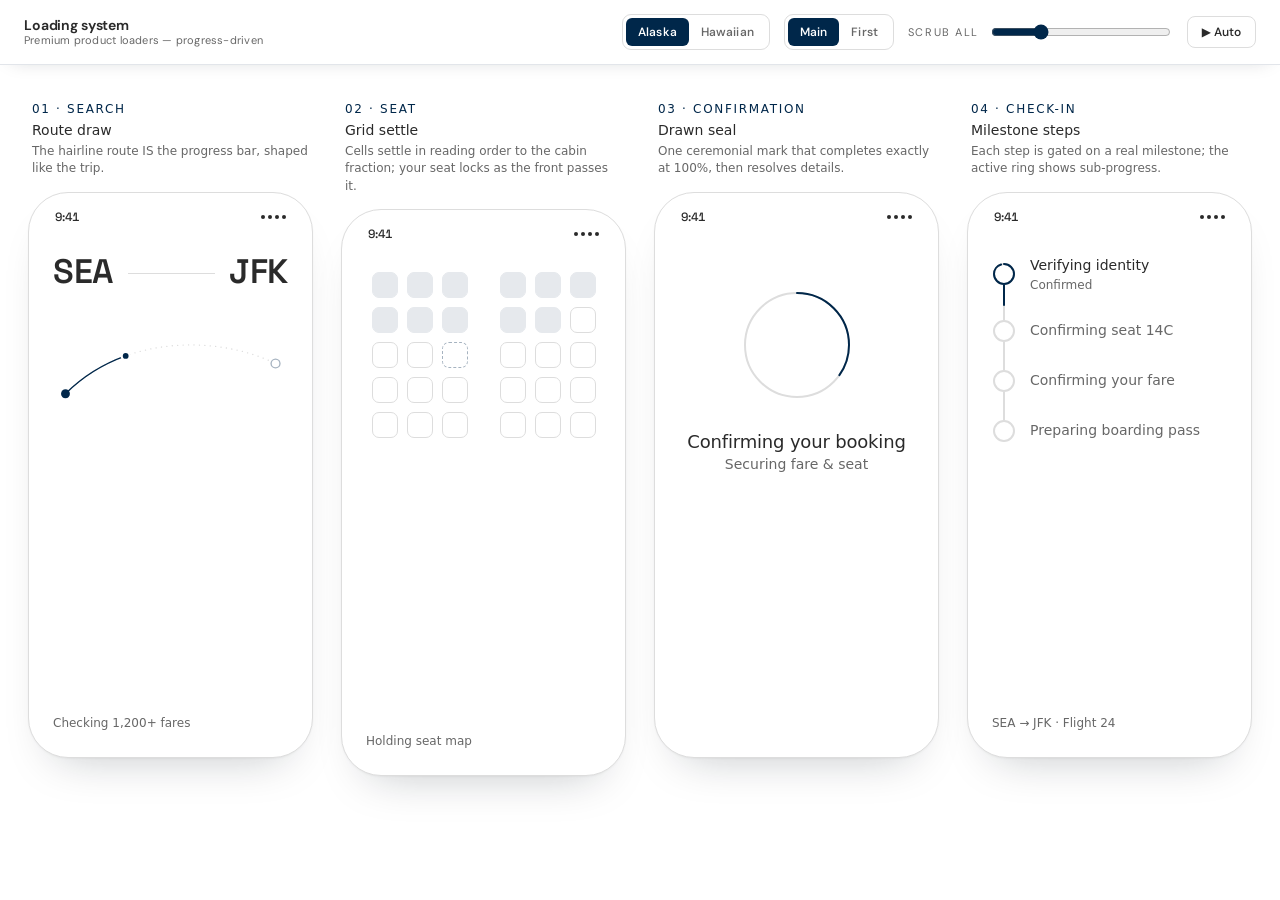
==== commit 4656c768: "Premium loaders: remove redundant top eyebrow labels; align top content (search/seat/check-in) Co-Au" ====
--- a/premium-loaders.html
+++ b/premium-loaders.html
@@ -133,7 +133,7 @@
    ============================================================ */
 .s-head{margin-top:30px}
 .s-route{
-  display:flex;align-items:baseline;gap:14px;margin-top:14px;
+  display:flex;align-items:baseline;gap:14px;margin-top:0;
   font-family:var(--font-display);font-weight:600;letter-spacing:-.02em;
 }
 .s-route .code{font-size:34px;line-height:1}
@@ -154,7 +154,7 @@
    2 · CHECK-IN — sequential steps
    ============================================================ */
 .c-head{margin-top:30px}
-.c-list{margin-top:24px;display:flex;flex-direction:column;position:relative}
+.c-list{margin-top:17px;display:flex;flex-direction:column;position:relative}
 .c-spine{position:absolute;left:11px;top:25px;bottom:25px;width:2px;background:var(--line-2);border-radius:2px;overflow:hidden}
 .c-spine i{position:absolute;inset:0 0 auto 0;height:0;background:var(--accent);border-radius:2px;transition:height .45s var(--ease)}
 .c-step{display:flex;align-items:center;gap:14px;padding:13px 0;position:relative;z-index:1}
@@ -262,7 +262,6 @@
     <div class="phone"><div class="screen" id="sScreen" role="progressbar" aria-valuemin="0" aria-valuemax="100" aria-valuenow="0" aria-label="Searching flights SEA to JFK">
       <div class="sb"><span class="time tnum body-xs-emphasized">9:41</span><span class="sig"><i></i><i></i><i></i><i></i></span></div>
       <div class="s-head">
-        <div class="ey body-xs-emphasized">Searching fares</div>
         <div class="s-route"><span class="code">SEA</span><span class="arrow"></span><span class="code">JFK</span></div>
       </div>
       <svg class="s-svg" id="sSvg" viewBox="0 0 264 110" aria-hidden="true">
@@ -288,7 +287,6 @@
     </div>
     <div class="phone"><div class="screen t-screen" id="tScreen" role="progressbar" aria-valuemin="0" aria-valuemax="100" aria-valuenow="0" aria-label="Saving your seat 14C">
       <div class="sb"><span class="time tnum body-xs-emphasized">9:41</span><span class="sig"><i></i><i></i><i></i><i></i></span></div>
-      <div class="t-head"><div class="ey body-xs-emphasized">Saving your seat</div></div>
       <div class="t-grid-wrap"><div class="t-grid" id="tGrid"></div></div>
       <div class="t-reveal"><b class="tnum body-default-emphasized" id="tSeatLabel">Seat 14C</b><span class="body-xs" id="tSeatSub">SEA → JFK · Main Cabin</span></div>
       <div class="foot-pct" style="margin-top:auto">
@@ -334,7 +332,6 @@
     </div>
     <div class="phone"><div class="screen" id="cScreen" role="progressbar" aria-valuemin="0" aria-valuemax="100" aria-valuenow="0" aria-label="Checking you in">
       <div class="sb"><span class="time tnum body-xs-emphasized">9:41</span><span class="sig"><i></i><i></i><i></i><i></i></span></div>
-      <div class="c-head"><div class="ey body-xs-emphasized">Checking you in</div></div>
       <div class="c-list" id="cList"></div>
       <div class="foot-pct">
         <span class="note body-xs">SEA → JFK · Flight 24</span>
